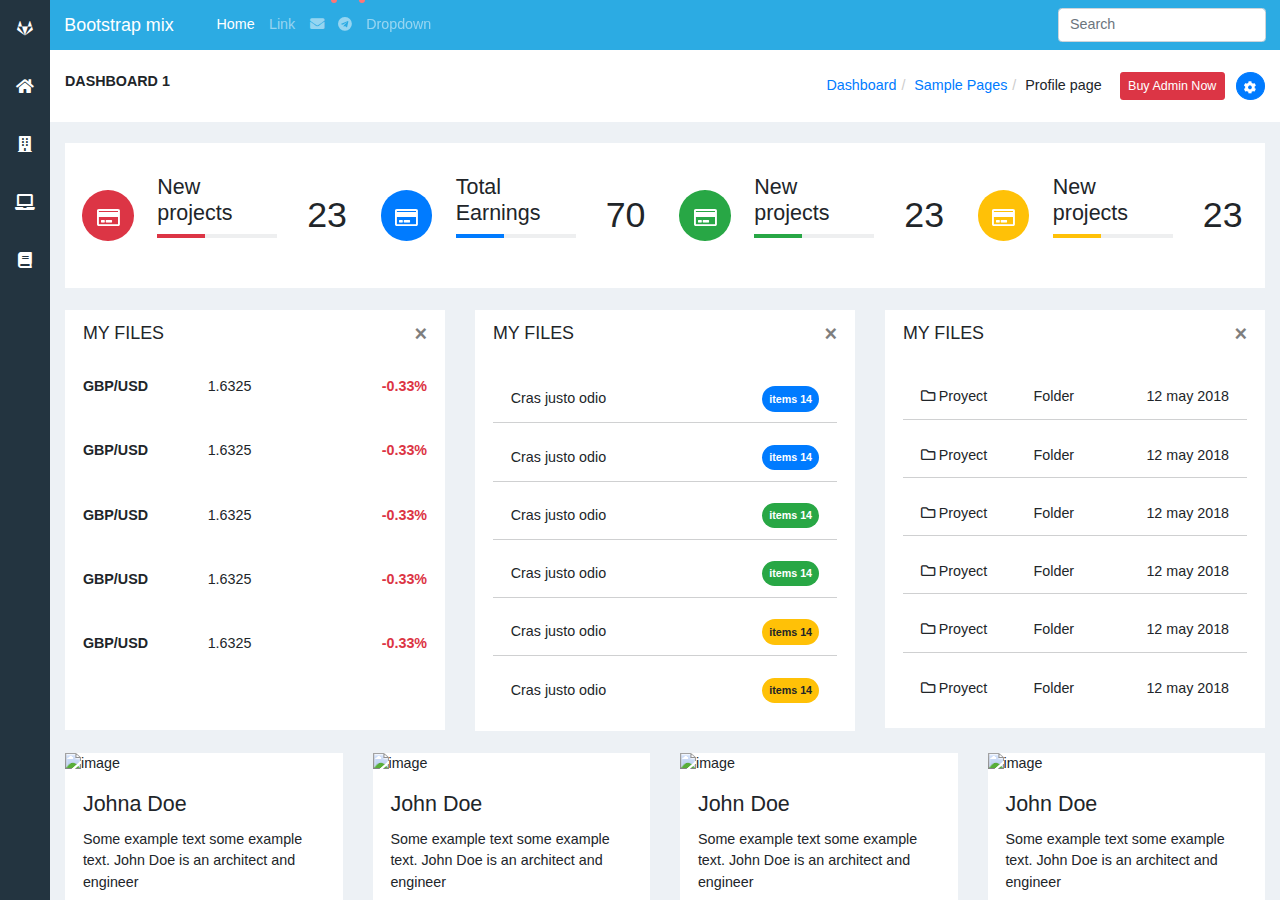
==== index.html @ 68b62044 "card" ====
<!DOCTYPE html>
<html>
<head>
	<title></title>

<!-- https://maxcdn.bootstrapcdn.com/bootstrap/4.0.0/css/bootstrap.min.css!-->
	<link rel="stylesheet" href="tools/bootstrap.min.css"  >
	<!-- https://use.fontawesome.com/releases/v5.3.1/css/all.css!-->
	<link rel="stylesheet" href="https://use.fontawesome.com/releases/v5.3.1/css/all.css" >
	<link rel="stylesheet" href='./bootstrap-mix.css'/>
	<link rel="stylesheet" href='./google-mix.css'/>

<!--
https://code.jquery.com/jquery-3.2.1.slim.min.js
https://cdnjs.cloudflare.com/ajax/libs/popper.js/1.12.9/umd/popper.min.js
https://maxcdn.bootstrapcdn.com/bootstrap/4.0.0/js/bootstrap.min.js
-->

	<script src="tools/jquery-3.2.1.slim.min.js" ></script>
	<script src="tools/popper.min.js" ></script>
	<script src="tools/bootstrap.min.js"></script>



</head>
<body class="skin-blues">
	<nav class="navbar navbar-expand-sm navbar-dark bg-blue  fixed-top navbar-mix">
      <a class="navbar-brand pr-4" href="#">Bootstrap mix</a>
      <button class="navbar-toggler" type="button" data-toggle="collapse" data-target="#navbarsExample03" aria-controls="navbarsExample03" aria-expanded="false" aria-label="Toggle navigation">
        <span class="navbar-toggler-icon"></span>
      </button>

      <div class="collapse navbar-collapse" id="navbarsExample03">
        <ul class="navbar-nav mr-auto">
          <li class="nav-item active">
            <a class="nav-link" href="#">Home <span class="sr-only">(current)</span></a>
          </li>
          <li class="nav-item">
            <a class="nav-link" href="#">Link</a>
          </li>

					<li class="nav-item dropdown open">
							<a class="nav-link dropdown-toggle waves-effect waves-light" id="dropdown05" data-toggle="dropdown" aria-haspopup="true" aria-expanded="false">
								<i class="fas fa-envelope"></i>
								<div class="notify"> <span class="heartbit"></span> <span class="point"></span> </div>
							</a>
							<ul class="dropdown-menu mailbox animated bounceInDown" aria-labelledby="dropdown05">
									<li>
											<div class="drop-title">You have 4 new messages</div>
									</li>
									<li>
											<div class="message-center text-size-min-5">
													<a href="#" class="text-inherit">
															<div class="user-img"> <img src="http://www.ampleadmin.wrappixel.com/ampleadmin-html/plugins/images/users/pawandeep.jpg" alt="user" class="img-circle"> <span class="profile-status online pull-right"></span> </div>
															<div class="mail-contnet">
																	<h5>Pavan kumar</h5> <span class="mail-desc">Just see the my admin!</span> <span class="time">9:30 AM</span> </div>
													</a>
													<a href="#" class="text-inherit">
															<div class="user-img"> <img src="http://www.ampleadmin.wrappixel.com/ampleadmin-html/plugins/images/users/sonu.jpg" alt="user" class="img-circle"> <span class="profile-status busy pull-right"></span> </div>
															<div class="mail-contnet">
																	<h5>Sonu Nigam</h5> <span class="mail-desc">I've sung a song! See you at</span> <span class="time">9:10 AM</span> </div>
													</a>
													<a href="#" class="text-inherit">
															<div class="user-img"> <img src="http://www.ampleadmin.wrappixel.com/ampleadmin-html/plugins/images/users/arijit.jpg" alt="user" class="img-circle"> <span class="profile-status away pull-right"></span> </div>
															<div class="mail-contnet">
																	<h5>Arijit Sinh</h5> <span class="mail-desc">I am a singer!</span> <span class="time">9:08 AM</span> </div>
													</a>
													<a href="#" class="text-inherit">
															<div class="user-img"> <img src="http://www.ampleadmin.wrappixel.com/ampleadmin-html/plugins/images/users/pawandeep.jpg" alt="user" class="img-circle"> <span class="profile-status offline pull-right"></span> </div>
															<div class="mail-contnet">
																	<h5>Pavan kumar</h5> <span class="mail-desc">Just see the my admin!</span> <span class="time">9:02 AM</span> </div>
													</a>
											</div>
									</li>
									<li>
											<a class="text-center" href="javascript:void(0);"> <strong>See all notifications</strong> <i class="fa fa-angle-right"></i> </a>
									</li>
							</ul>
							<!-- /.dropdown-messages -->
					</li>

					<li class="nav-item dropdown">
							<a class="nav-link dropdown-toggle waves-effect waves-light" data-toggle="dropdown" href="#">
								<i class="fab fa-telegram"></i>
									<div class="notify"><span class="heartbit"></span><span class="point"></span></div>
							</a>
							<ul class="dropdown-menu dropdown-tasks animated slideInUp">
									<li>
											<a href="#">
													<div>
															<p> <strong>Task 1</strong> <span class="pull-right text-muted">40% Complete</span> </p>
															<div class="progress progress-striped active">
																	<div class="progress-bar progress-bar-success" role="progressbar" aria-valuenow="40" aria-valuemin="0" aria-valuemax="100" style="width: 40%"> <span class="sr-only">40% Complete (success)</span> </div>
															</div>
													</div>
											</a>
									</li>
									<li class="divider"></li>
									<li>
											<a href="#">
													<div>
															<p> <strong>Task 2</strong> <span class="pull-right text-muted">20% Complete</span> </p>
															<div class="progress progress-striped active">
																	<div class="progress-bar progress-bar-info" role="progressbar" aria-valuenow="20" aria-valuemin="0" aria-valuemax="100" style="width: 20%"> <span class="sr-only">20% Complete</span> </div>
															</div>
													</div>
											</a>
									</li>
									<li class="divider"></li>
									<li>
											<a href="#">
													<div>
															<p> <strong>Task 3</strong> <span class="pull-right text-muted">60% Complete</span> </p>
															<div class="progress progress-striped active">
																	<div class="progress-bar progress-bar-warning" role="progressbar" aria-valuenow="60" aria-valuemin="0" aria-valuemax="100" style="width: 60%"> <span class="sr-only">60% Complete (warning)</span> </div>
															</div>
													</div>
											</a>
									</li>
									<li class="divider"></li>
									<li>
											<a href="#">
													<div>
															<p> <strong>Task 4</strong> <span class="pull-right text-muted">80% Complete</span> </p>
															<div class="progress progress-striped active">
																	<div class="progress-bar progress-bar-danger" role="progressbar" aria-valuenow="80" aria-valuemin="0" aria-valuemax="100" style="width: 80%"> <span class="sr-only">80% Complete (danger)</span> </div>
															</div>
													</div>
											</a>
									</li>
									<li class="divider"></li>
									<li>
											<a class="text-center" href="#"> <strong>See All Tasks</strong> <i class="fa fa-angle-right"></i> </a>
									</li>
							</ul>
					</li>

					<li class="nav-item dropdown">
            <a class="nav-link dropdown-toggle" href="https://example.com" id="dropdown05" data-toggle="dropdown" aria-haspopup="true" aria-expanded="false">Dropdown</a>
            <div class="dropdown-menu" aria-labelledby="dropdown05">
              <a class="dropdown-item" href="#">Action</a>
              <a class="dropdown-item" href="#">Another action</a>
              <a class="dropdown-item" href="#">Something else here</a>
            </div>
          </li>
        </ul>
        <form class="form-inline my-2 my-md-0">
          <input class="form-control" type="text" placeholder="Search">
        </form>
      </div>
    </nav>


	 <div class="navbar-left-2 ">
		 <nav class="nav flex-column  text-center">
			 <a class="nav-link " href="#"><i class="fab fa-gitlab"></i></a>
			 <a class="nav-link" href="#"><i class="fa  fa-home"></i></a>
			 <a class="nav-link" href="#"><i class="fa  fa-building"></i></a>
			 <a class="nav-link" href="#"><i class="fa  fa-laptop"></i></a>
			 <a class="nav-link" href="#"><i class="fa  fa-book"></i></a>
		 </nav>
	 </div>

<div class="container-fluid container-mix scroll scroll-1  container-top  ">

	<div class="row bg-card pt-3 pb-3">
		<div class="col">
			<div class="d-inline-block mr-2 pt-2 strong">DASHBOARD 1</div>
			<div class="float-right">
				<ol class="breadcrumb">
                            <li><a href="#">Dashboard</a></li>
                            <li><a href="#">Sample Pages</a></li>
                            <li class="active">Profile page</li>
                        </ol>
					<button  target="_blank" class="btn btn-danger btn-sm  mr-2">Buy Admin Now</button>
					<button class="btn btn-primary rounded-circle btn-sm" type="button" name="button"><i class=" fas fa-cog text-white "></i></button>
			</div>
		</div>

	</div>
	<div class="row pt-4">
			<div class="col-md-12">
				<div class="card">
					<div class="card-body">
						<div class="row">
							<div class="col-12 col-md-4 col-lg-3 p-3">
								<div class="row d-flex align-items-center justify-content-center">
									<div class="col-2 col-lg-3">
										<span class="circle circle-md text-white bg-danger rounded-circle p-3 text-size-max-7">
											<i class="far fa-credit-card" style="transform: translate3d(0,2px,0px);"></i>
										</span>
									</div>
									<div class="col-8 col-md-6">
										  <h4>New projects</h4>
										    <div class="progress progress-mix">
										      <div class="progress-bar bg-danger" role="progressbar" aria-valuenow="40" aria-valuemin="0" aria-valuemax="100" style="width: 40%">
										      <span class="sr-only">40% Complete (success)</span>
										     </div>
										    </div>

									</div>
									<div class="col-2 col-lg-3 text-size-max-17">
										23
									</div>
								</div>
							</div>
							<div class="col-12 col-md-4 col-lg-3 p-3">
								<div class="row d-flex align-items-center justify-content-center">
									<div class="col-2 col-lg-3">
										<span class="circle circle-md text-white bg-primary rounded-circle p-3 text-size-max-7">
											<i class="far fa-credit-card" style="transform: translate3d(0,2px,0px);"></i>
										</span>
									</div>
									<div class="col-8 col-md-6">
										  <h4>Total Earnings</h4>
										    <div class="progress progress-mix">
										      <div class="progress-bar bg-primary" role="progressbar" aria-valuenow="40" aria-valuemin="0" aria-valuemax="100" style="width: 40%">
										      <span class="sr-only">40% Complete (success)</span>
										     </div>
										    </div>

									</div>
									<div class="col-2 col-lg-3 text-size-max-17">
										70
									</div>
								</div>
							</div>
							<div class="col-12 col-md-4 col-lg-3 p-3">
								<div class="row d-flex align-items-center justify-content-center">
									<div class="col-2 col-lg-3">
										<span class="circle circle-md text-white bg-success rounded-circle p-3 text-size-max-7">
											<i class="far fa-credit-card" style="transform: translate3d(0,2px,0px);"></i>
										</span>
									</div>
									<div class="col-8 col-md-6">
										  <h4>New projects</h4>
										    <div class="progress progress-mix">
										      <div class="progress-bar bg-success" role="progressbar" aria-valuenow="40" aria-valuemin="0" aria-valuemax="100" style="width: 40%">
										      <span class="sr-only">40% Complete (success)</span>
										     </div>
										    </div>

									</div>
									<div class="col-2 col-lg-3 text-size-max-17">
										23
									</div>
								</div>
							</div>
							<div class="col-12 col-md-4 col-lg-3 p-3">
								<div class="row d-flex align-items-center justify-content-center">
									<div class="col-2 col-lg-3">
										<span class="circle circle-md text-white bg-warning rounded-circle p-3 text-size-max-7">
											<i class="far fa-credit-card" style="transform: translate3d(0,2px,0px);"></i>
										</span>
									</div>
									<div class="col-8 col-md-6">
										  <h4>New projects</h4>
										    <div class="progress progress-mix">
										      <div class="progress-bar bg-warning" role="progressbar" aria-valuenow="40" aria-valuemin="0" aria-valuemax="100" style="width: 40%">
										      <span class="sr-only">40% Complete (success)</span>
										     </div>
										    </div>

									</div>
									<div class="col-2 col-lg-3 text-size-max-17">
										23
									</div>
								</div>
							</div>
						</div>
					</div>
				</div>
			</div>
	</div>

	<div class="row pt-4">
		<div class="col-md-4">
			<div class="card">
				<div class="card-header">
					<span class="text-size-max-3">MY FILES</span>
					<div class="float-right pt-1">
						<button type="button" class="close close-icon" aria-label="Close">
							<span aria-hidden="true">&times;</span>
						</button>
					</div>
				</div>
				<div class="card-body">
					<div class="row pb-5 ">
						<div class="col strong  text-left">
							GBP/USD
						</div>
						<div class="col">
							1.6325
						</div>
						<div class="col text-danger strong text-right  ">
							-0.33%
						</div>
					</div>
					<div class="row pb-5 ">
						<div class="col strong  text-left">
							GBP/USD
						</div>
						<div class="col">
							1.6325
						</div>
						<div class="col text-danger strong text-right  ">
							-0.33%
						</div>
					</div>
					<div class="row pb-5 ">
						<div class="col strong  text-left">
							GBP/USD
						</div>
						<div class="col">
							1.6325
						</div>
						<div class="col text-danger strong text-right  ">
							-0.33%
						</div>
					</div>
					<div class="row pb-5 ">
						<div class="col strong  text-left">
							GBP/USD
						</div>
						<div class="col">
							1.6325
						</div>
						<div class="col text-danger strong text-right  ">
							-0.33%
						</div>
					</div>
					<div class="row pb-5 ">
						<div class="col strong  text-left">
							GBP/USD
						</div>
						<div class="col">
							1.6325
						</div>
						<div class="col text-danger strong text-right  ">
							-0.33%
						</div>
					</div>
					<div class="row pb-3 ">
					</div>
				</div>
			</div>
		</div>
		<div class="col-md-4">
			<div class="card">
				<div class="card-header">
					<span class="text-size-max-3">MY FILES</span>
					<div class="float-right pt-1">
						<button type="button" class="close close-icon" aria-label="Close">
							<span aria-hidden="true">&times;</span>
						</button>
					</div>
				</div>
				<div class="card-body">
						<div class="row">
							<div class="col-md-12 ">
								<ul class="list-group list-group-flush">
									<li class="list-group-item d-flex justify-content-between align-items-center ">
								    Cras justo odio
								    <span class="badge badge-primary badge-pill p-2">items 14</span>
								  </li>
									<li class="list-group-item d-flex justify-content-between align-items-center pt-4">
										Cras justo odio
										<span class="badge badge-primary badge-pill p-2">items 14</span>
									</li>
									<li class="list-group-item d-flex justify-content-between align-items-center pt-4">
										Cras justo odio
										<span class="badge badge-success badge-pill p-2">items 14</span>
									</li>
									<li class="list-group-item d-flex justify-content-between align-items-center pt-4">
										Cras justo odio
										<span class="badge badge-success badge-pill p-2">items 14</span>
									</li>
									<li class="list-group-item d-flex justify-content-between align-items-center pt-4">
										Cras justo odio
										<span class="badge badge-warning badge-pill p-2">items 14</span>
									</li>
									<li class="list-group-item d-flex justify-content-between align-items-center pt-4">
										Cras justo odio
										<span class="badge badge-warning badge-pill p-2">items 14</span>
									</li>
								</ul>
							</div>
						</div>
				</div>
			</div>
		</div>
		<div class="col-md-4">
			<div class="card">
				<div class="card-header">
					<span class="text-size-max-3">MY FILES</span>
					<div class="float-right pt-1">
						<button type="button" class="close close-icon" aria-label="Close">
						  <span aria-hidden="true">&times;</span>
						</button>
					</div>
				</div>
				<div class="card-body">
						<div class="row">
							<div class="col-md-12 ">
								<ul class="list-group list-group-flush">
								  <li class="list-group-item">
										<div class="row  ">
											<div class="col ">
												<i	class=" far fa-folder"></i> Proyect
											</div>
											<div class="col">
												Folder
											</div>
											<div class="col">
													12 may 2018
											</div>
										</div>
									</li>
									<li class="list-group-item">
										<div class="row  pt-3">
											<div class="col ">
												<i	class=" far fa-folder"></i> Proyect
											</div>
											<div class="col">
												Folder
											</div>
											<div class="col">
													12 may 2018
											</div>
										</div>
									</li>
									<li class="list-group-item">
										<div class="row  pt-3">
											<div class="col ">
												<i	class=" far fa-folder"></i> Proyect
											</div>
											<div class="col">
												Folder
											</div>
											<div class="col">
													12 may 2018
											</div>
										</div>
									</li>
									<li class="list-group-item">
										<div class="row  pt-3">
											<div class="col ">
												<i	class=" far fa-folder"></i> Proyect
											</div>
											<div class="col">
												Folder
											</div>
											<div class="col">
													12 may 2018
											</div>
										</div>
									</li>
									<li class="list-group-item">
										<div class="row  pt-3">
											<div class="col ">
												<i	class=" far fa-folder"></i> Proyect
											</div>
											<div class="col">
												Folder
											</div>
											<div class="col">
													12 may 2018
											</div>
										</div>
									</li>
									<li class="list-group-item">
										<div class="row  pt-3">
											<div class="col ">
												<i	class=" far fa-folder"></i> Proyect
											</div>
											<div class="col">
												Folder
											</div>
											<div class="col">
													12 may 2018
											</div>
										</div>
									</li>
								</ul>
							</div>
						</div>
				</div>
			</div>
		</div>
	</div>

	<div class="row pt-4">
		<div class="col-md-3">
			<div class="card" >
				<img class="card-img-top" src="http://www.ampleadmin.wrappixel.com/ampleadmin-html/plugins/images/users/genu.jpg" alt="image" style="width:100%">
				<div class="card-body">
					<h4 class="card-title">Johna Doe</h4>
					<p class="card-text">Some example text some example text. John Doe is an architect and engineer</p>
					<a href="javascript:void(0)" class="btn btn-primary">See Profile</a>
				</div>
			</div>
		</div>
		<div class="col-md-3">
			<div class="card" >
				<img class="card-img-top" src="http://www.ampleadmin.wrappixel.com/ampleadmin-html/plugins/images/users/genu.jpg" alt="image" style="width:100%">
				<div class="card-body">
					<h4 class="card-title">John Doe</h4>
					<p class="card-text">Some example text some example text. John Doe is an architect and engineer</p>
					<a href="javascript:void(0)" class="btn btn-primary">See Profile</a>
				</div>
			</div>
		</div>
		<div class="col-md-3">
			<div class="card" >
				<img class="card-img-top" src="http://www.ampleadmin.wrappixel.com/ampleadmin-html/plugins/images/users/genu.jpg" alt="image" style="width:100%">
				<div class="card-body">
					<h4 class="card-title">John Doe</h4>
					<p class="card-text">Some example text some example text. John Doe is an architect and engineer</p>
					<a href="javascript:void(0)" class="btn btn-primary">See Profile</a>
				</div>
			</div>
		</div>
		<div class="col-md-3">
			<div class="card" >
				<img class="card-img-top" src="http://www.ampleadmin.wrappixel.com/ampleadmin-html/plugins/images/users/genu.jpg" alt="image" style="width:100%">
				<div class="card-body">
					<h4 class="card-title">John Doe</h4>
					<p class="card-text">Some example text some example text. John Doe is an architect and engineer</p>
					<a href="javascript:void(0)" class="btn btn-primary">See Profile</a>
				</div>
			</div>
		</div>
	</div>
	<div class="row pt-4">
		<div class="col-md-8 ">
			<div class="bg-card mb-4 ">
				<div class="card-body">
						<div class="row text-center">
							<div class="col">
								<img src="http://www.ampleadmin.wrappixel.com/ampleadmin-html/plugins/images/users/genu.jpg"  class="img-circle">
							</div>
							<div class="col-lg-4 pt-5">
								<h3 class="">Richard Willians</h3>
								<span>List contact 20 02 2014</span>
							</div>
							<div class="col-lg-3 pt-5">
								<h3><i class="fas fa-exclamation"></i></h3>
								<span>Team suport</span>
							</div>
							<div class="col-lg-3 pt-5">
								<h3 class="text-warning">
									<i class="fas fa-star"></i>
									<i class="fas fa-star"></i>
									<i class="fas fa-star"></i>
									<i class="fas fa-star"></i>
								</h3>
								<span>Star contact</span>
							</div>
						</div>
				</div>
			</div>
			<div class="bg-card mb-4 bg-blue text-white">
				<div class="card-body">
						<div class="row text-center">
							<div class="col">
								<img src="http://www.ampleadmin.wrappixel.com/ampleadmin-html/plugins/images/users/genu.jpg"  class="img-circle">
							</div>
							<div class="col-lg-4 pt-5">
								<h3 class="">Richard Willians</h3>
								<span>List contact 20 02 2014</span>
							</div>
							<div class="col-lg-3 pt-5">
								<h3><i class="fas fa-exclamation"></i></h3>
								<span>Team suport</span>
							</div>
							<div class="col-lg-3 pt-5">
								<h3 class="text-warning">
									<i class="fas fa-star"></i>
									<i class="fas fa-star"></i>
									<i class="fas fa-star"></i>
									<i class="fas fa-star"></i>
								</h3>
								<span>Star contact</span>
							</div>
						</div>
				</div>
			</div>
			<div class="bg-card mb-4  ">
				<div class="card-body">
						<div class="row text-center">
							<div class="col">
								<img src="http://www.ampleadmin.wrappixel.com/ampleadmin-html/plugins/images/users/genu.jpg"  class="img-circle">
							</div>
							<div class="col-lg-4 pt-5">
								<h3 class="">Richard Willians</h3>
								<span>List contact 20 02 2014</span>
							</div>
							<div class="col-lg-3 pt-5">
								<h3><i class="fas fa-exclamation"></i></h3>
								<span>Team suport</span>
							</div>
							<div class="col-lg-3 pt-5">
								<h3 class="text-warn">
									<i class="fas fa-star"></i>
									<i class="fas fa-star"></i>
									<i class="fas fa-star"></i>
									<i class="fas fa-star"></i>
								</h3>
								<span>Star contact</span>
							</div>
						</div>
				</div>
			</div>
		</div>
		<div class="col-md-4">
			<div class="bg-card mb-4  ">
				<div class="card-body">
						<div class="row text-center">
							<div class="col">
								<img src="http://www.ampleadmin.wrappixel.com/ampleadmin-html/plugins/images/users/genu.jpg"  class="img-circle">
							</div>
							<div class="col-lg-4 pt-5">
								<h3 class="">Richard Willians</h3>
								<span>List contact 20 02 2014</span>
							</div>
							<div class="col-lg-3 pt-5">
								<h3><i class="fas fa-exclamation"></i></h3>
								<span>Team suport</span>
							</div>
							<div class="col-lg-3 pt-5">
								<h3 class="text-warning">
									<i class="fas fa-star"></i>
									<i class="fas fa-star"></i>
									<i class="fas fa-star"></i>
									<i class="fas fa-star"></i>
								</h3>
								<span>Star contact</span>
							</div>
						</div>
				</div>
			</div>
		</div>
	</div>

	<div class="row">
		<div class="col-md-12">
			<div class="bg-card callout callout-primary mb-2 ">
				<div class="card-body">
						data manager
						<div class="float-right">
							<i class="fas fa-bars link"></i>
						</div>
				</div>
			</div>
			<div class="bg-card  callout callout-blue mb-2 ">
				<div class="card-body">
						data manager
						<div class="float-right">
							<i class="fas fa-bars link"></i>
						</div>
				</div>
			</div>
			<div class="bg-card callout callout-primary mb-4 ">
				<div class="card-body">
						data manager
						<div class="float-right">
							<i class="fas fa-bars link"></i>
						</div>
				</div>
			</div>
		</div>
	</div>

</div>



	<script type="text/javascript">
	$( document ).ready(function() {
		$('.close-icon').on('click',function() {
			$(this).closest('.card').hide(1500);
		})
	});

	</script>
</body>
</html>
---- google-mix.css ----
.group 			  { 
  position:relative; 
  margin-bottom:45px; 
}
input 				{
  font-size:18px;
  padding:10px 10px 10px 5px;
  display:block;
  width: 100%;
  border:none;
  border-bottom:1px solid #757575;
  background: inherit;
  color: inherit;
}
input:focus 		{ outline:none; }

/* LABEL ======================================= */
label 				 {
  color:#999; 
  font-size:18px;
  font-weight:normal;
  position:absolute;
  pointer-events:none;
  left:5px;
  top:10px;
  transition:0.2s ease all; 
  -moz-transition:0.2s ease all; 
  -webkit-transition:0.2s ease all;
}

/* active state */
input:focus ~ label, input:valid ~ label 		{
  top:-20px;
  font-size:14px;
  /*color:#5264AE;*/
}

/* BOTTOM BARS ================================= */
.bar 	{ position:relative; display:block; }
.bar:before, .bar:after 	{
  content:'';
  height:2px; 
  width:0;
  bottom:1px; 
  position:absolute;
  background:white; 
  transition:0.2s ease all; 
  -moz-transition:0.2s ease all; 
  -webkit-transition:0.2s ease all;
}
.bar:before {
  left:50%;
}
.bar:after {
  right:50%; 
}

/* active state */
input:focus ~ .bar:before, input:focus ~ .bar:after {
  width:50%;
}

/* HIGHLIGHTER ================================== */
.highlight {
  position:absolute;
  height:60%; 
  width:100px; 
  top:25%; 
  left:0;
  pointer-events:none;
  opacity:0.5;
}

/* active state */
input:focus ~ .highlight {
  -webkit-animation:inputHighlighter 0.3s ease;
  -moz-animation:inputHighlighter 0.3s ease;
  animation:inputHighlighter 0.3s ease;
}

/* ANIMATIONS ================ */
@-webkit-keyframes inputHighlighter {
	from { background:#5264AE; }
  to 	{ width:0; background:transparent; }
}
@-moz-keyframes inputHighlighter {
	from { background:#5264AE; }
  to 	{ width:0; background:transparent; }
}
@keyframes inputHighlighter {
	from { background:#5264AE; }
  to 	{ width:0; background:transparent; }
}
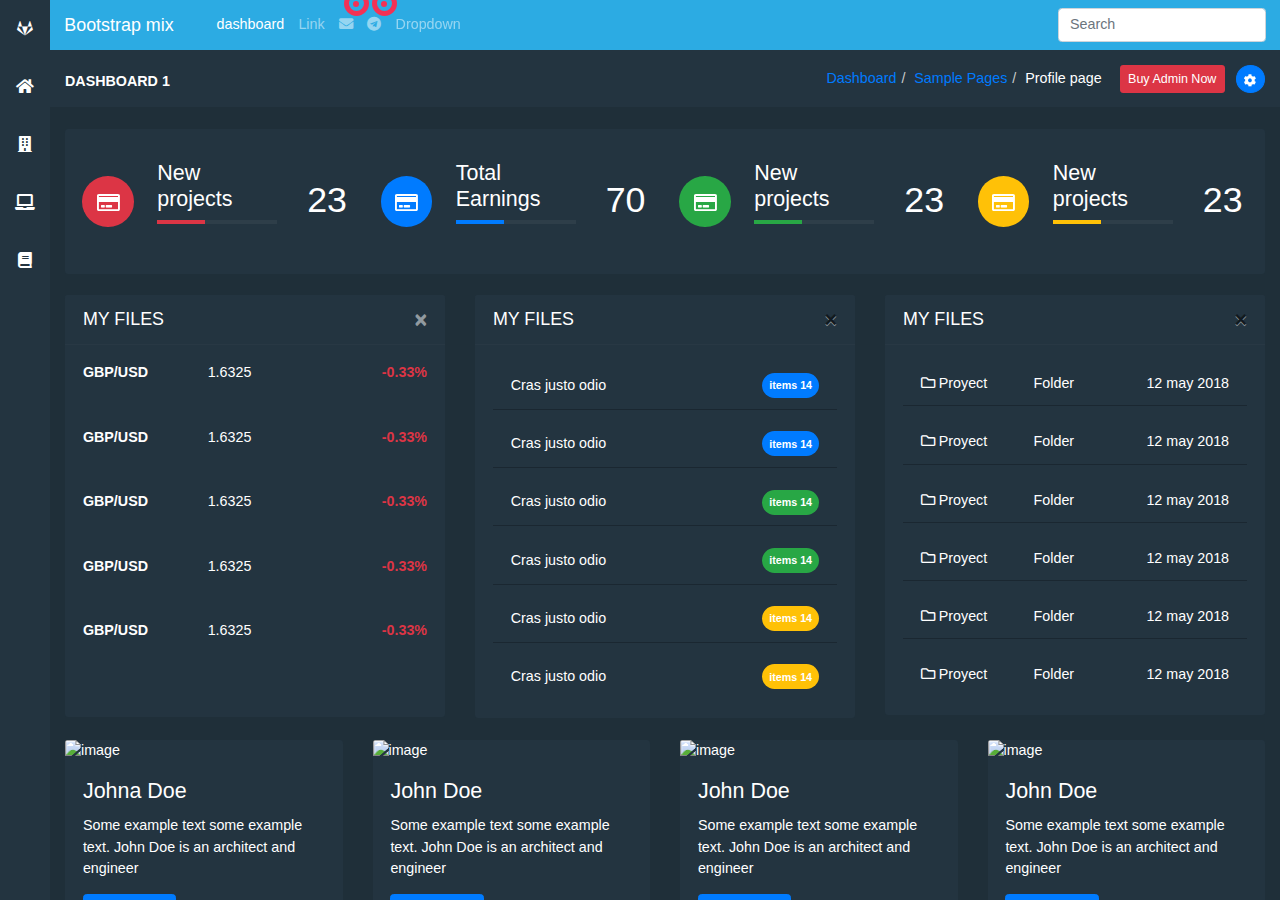
==== commit 1e2df0c6: "navbar-top" ====
--- a/index.html
+++ b/index.html
@@ -23,23 +23,22 @@
 
 
 </head>
-<body class="skin-blues">
-	<nav class="navbar navbar-expand-sm navbar-dark bg-blue  fixed-top navbar-mix">
+<body class="skin-blue">
+	<section class="navbar navbar-expand-sm navbar-dark bg-blue  fixed-top navbar-mix">
       <a class="navbar-brand pr-4" href="#">Bootstrap mix</a>
       <button class="navbar-toggler" type="button" data-toggle="collapse" data-target="#navbarsExample03" aria-controls="navbarsExample03" aria-expanded="false" aria-label="Toggle navigation">
         <span class="navbar-toggler-icon"></span>
       </button>
-
       <div class="collapse navbar-collapse" id="navbarsExample03">
         <ul class="navbar-nav mr-auto">
           <li class="nav-item active">
-            <a class="nav-link" href="#">Home <span class="sr-only">(current)</span></a>
+            <a class="nav-link" href="/dashboard/index.html">dashboard <span class="sr-only">(current)</span></a>
           </li>
           <li class="nav-item">
             <a class="nav-link" href="#">Link</a>
           </li>
 
-					<li class="nav-item dropdown open">
+					<li class="nav-item dropdown mix">
 							<a class="nav-link dropdown-toggle waves-effect waves-light" id="dropdown05" data-toggle="dropdown" aria-haspopup="true" aria-expanded="false">
 								<i class="fas fa-envelope"></i>
 								<div class="notify"> <span class="heartbit"></span> <span class="point"></span> </div>
@@ -49,7 +48,7 @@
 											<div class="drop-title">You have 4 new messages</div>
 									</li>
 									<li>
-											<div class="message-center text-size-min-5">
+											<div class="message-center text-min-5">
 													<a href="#" class="text-inherit">
 															<div class="user-img"> <img src="http://www.ampleadmin.wrappixel.com/ampleadmin-html/plugins/images/users/pawandeep.jpg" alt="user" class="img-circle"> <span class="profile-status online pull-right"></span> </div>
 															<div class="mail-contnet">
@@ -73,13 +72,13 @@
 											</div>
 									</li>
 									<li>
-											<a class="text-center" href="javascript:void(0);"> <strong>See all notifications</strong> <i class="fa fa-angle-right"></i> </a>
+											<a class="text-center text-inherit" href="javascript:void(0);"> <strong>See all notifications</strong> <i class="fa fa-angle-right"></i> </a>
 									</li>
 							</ul>
 							<!-- /.dropdown-messages -->
 					</li>
 
-					<li class="nav-item dropdown">
+					<li class="nav-item dropdown mix">
 							<a class="nav-link dropdown-toggle waves-effect waves-light" data-toggle="dropdown" href="#">
 								<i class="fab fa-telegram"></i>
 									<div class="notify"><span class="heartbit"></span><span class="point"></span></div>
@@ -135,7 +134,7 @@
 							</ul>
 					</li>
 
-					<li class="nav-item dropdown">
+					<li class="nav-item dropdown mix">
             <a class="nav-link dropdown-toggle" href="https://example.com" id="dropdown05" data-toggle="dropdown" aria-haspopup="true" aria-expanded="false">Dropdown</a>
             <div class="dropdown-menu" aria-labelledby="dropdown05">
               <a class="dropdown-item" href="#">Action</a>
@@ -148,10 +147,10 @@
           <input class="form-control" type="text" placeholder="Search">
         </form>
       </div>
-    </nav>
-
-
-	 <div class="navbar-left-2 ">
+  </section>
+
+
+	 <section class="navbar-left-2 ">
 		 <nav class="nav flex-column  text-center">
 			 <a class="nav-link " href="#"><i class="fab fa-gitlab"></i></a>
 			 <a class="nav-link" href="#"><i class="fa  fa-home"></i></a>
@@ -159,19 +158,20 @@
 			 <a class="nav-link" href="#"><i class="fa  fa-laptop"></i></a>
 			 <a class="nav-link" href="#"><i class="fa  fa-book"></i></a>
 		 </nav>
-	 </div>
-
-<div class="container-fluid container-mix scroll scroll-1  container-top  ">
-
-	<div class="row bg-card pt-3 pb-3">
+	 </section>
+
+ <section class="container-fluid container-mix scroll scroll-1  container-top  ">
+
+	<div class="row bg-card pt-2 pb-2">
 		<div class="col">
-			<div class="d-inline-block mr-2 pt-2 strong">DASHBOARD 1</div>
+			<div class="d-inline-block mr-2 pt-3 strong">DASHBOARD 1</div>
 			<div class="float-right">
-				<ol class="breadcrumb">
-                            <li><a href="#">Dashboard</a></li>
-                            <li><a href="#">Sample Pages</a></li>
-                            <li class="active">Profile page</li>
-                        </ol>
+				<ol class="breadcrumb" >
+            <li><a href="#">Dashboard</a></li>
+            <li><a href="#">Sample Pages</a></li>
+            <li class="active">Profile page</li>
+        </ol>
+
 					<button  target="_blank" class="btn btn-danger btn-sm  mr-2">Buy Admin Now</button>
 					<button class="btn btn-primary rounded-circle btn-sm" type="button" name="button"><i class=" fas fa-cog text-white "></i></button>
 			</div>
@@ -183,10 +183,10 @@
 				<div class="card">
 					<div class="card-body">
 						<div class="row">
-							<div class="col-12 col-md-4 col-lg-3 p-3">
+							<div class="col-12 col-md-6 col-lg-3 p-3">
 								<div class="row d-flex align-items-center justify-content-center">
 									<div class="col-2 col-lg-3">
-										<span class="circle circle-md text-white bg-danger rounded-circle p-3 text-size-max-7">
+										<span class="circle circle-md text-white bg-danger rounded-circle p-3 text-max-7">
 											<i class="far fa-credit-card" style="transform: translate3d(0,2px,0px);"></i>
 										</span>
 									</div>
@@ -199,15 +199,15 @@
 										    </div>
 
 									</div>
-									<div class="col-2 col-lg-3 text-size-max-17">
+									<div class="col-2 col-lg-3 text-max-17">
 										23
 									</div>
 								</div>
 							</div>
-							<div class="col-12 col-md-4 col-lg-3 p-3">
+							<div class="col-12 col-md-6 col-lg-3 p-3">
 								<div class="row d-flex align-items-center justify-content-center">
 									<div class="col-2 col-lg-3">
-										<span class="circle circle-md text-white bg-primary rounded-circle p-3 text-size-max-7">
+										<span class="circle circle-md text-white bg-primary rounded-circle p-3 text-max-7">
 											<i class="far fa-credit-card" style="transform: translate3d(0,2px,0px);"></i>
 										</span>
 									</div>
@@ -220,15 +220,15 @@
 										    </div>
 
 									</div>
-									<div class="col-2 col-lg-3 text-size-max-17">
+									<div class="col-2 col-lg-3 text-max-17">
 										70
 									</div>
 								</div>
 							</div>
-							<div class="col-12 col-md-4 col-lg-3 p-3">
+							<div class="col-12 col-md-6 col-lg-3 p-3">
 								<div class="row d-flex align-items-center justify-content-center">
 									<div class="col-2 col-lg-3">
-										<span class="circle circle-md text-white bg-success rounded-circle p-3 text-size-max-7">
+										<span class="circle circle-md text-white bg-success rounded-circle p-3 text-max-7">
 											<i class="far fa-credit-card" style="transform: translate3d(0,2px,0px);"></i>
 										</span>
 									</div>
@@ -241,15 +241,15 @@
 										    </div>
 
 									</div>
-									<div class="col-2 col-lg-3 text-size-max-17">
+									<div class="col-2 col-lg-3 text-max-17">
 										23
 									</div>
 								</div>
 							</div>
-							<div class="col-12 col-md-4 col-lg-3 p-3">
+							<div class="col-12 col-md-6 col-lg-3 p-3">
 								<div class="row d-flex align-items-center justify-content-center">
 									<div class="col-2 col-lg-3">
-										<span class="circle circle-md text-white bg-warning rounded-circle p-3 text-size-max-7">
+										<span class="circle circle-md text-white bg-warning rounded-circle p-3 text-max-7">
 											<i class="far fa-credit-card" style="transform: translate3d(0,2px,0px);"></i>
 										</span>
 									</div>
@@ -262,7 +262,7 @@
 										    </div>
 
 									</div>
-									<div class="col-2 col-lg-3 text-size-max-17">
+									<div class="col-2 col-lg-3 text-max-17">
 										23
 									</div>
 								</div>
@@ -277,9 +277,9 @@
 		<div class="col-md-4">
 			<div class="card">
 				<div class="card-header">
-					<span class="text-size-max-3">MY FILES</span>
+					<span class="text-max-3">MY FILES</span>
 					<div class="float-right pt-1">
-						<button type="button" class="close close-icon" aria-label="Close">
+						<button type="button" class="close close-icon text-inherit" aria-label="Close">
 							<span aria-hidden="true">&times;</span>
 						</button>
 					</div>
@@ -348,7 +348,7 @@
 		<div class="col-md-4">
 			<div class="card">
 				<div class="card-header">
-					<span class="text-size-max-3">MY FILES</span>
+					<span class="text-max-3">MY FILES</span>
 					<div class="float-right pt-1">
 						<button type="button" class="close close-icon" aria-label="Close">
 							<span aria-hidden="true">&times;</span>
@@ -392,7 +392,7 @@
 		<div class="col-md-4">
 			<div class="card">
 				<div class="card-header">
-					<span class="text-size-max-3">MY FILES</span>
+					<span class="text-max-3">MY FILES</span>
 					<div class="float-right pt-1">
 						<button type="button" class="close close-icon" aria-label="Close">
 						  <span aria-hidden="true">&times;</span>
@@ -536,10 +536,10 @@
 			<div class="bg-card mb-4 ">
 				<div class="card-body">
 						<div class="row text-center">
-							<div class="col">
+							<div class="col-lg-3">
 								<img src="http://www.ampleadmin.wrappixel.com/ampleadmin-html/plugins/images/users/genu.jpg"  class="img-circle">
 							</div>
-							<div class="col-lg-4 pt-5">
+							<div class="col-lg-3 pt-5">
 								<h3 class="">Richard Willians</h3>
 								<span>List contact 20 02 2014</span>
 							</div>
@@ -562,10 +562,10 @@
 			<div class="bg-card mb-4 bg-blue text-white">
 				<div class="card-body">
 						<div class="row text-center">
-							<div class="col">
+							<div class="col-lg-3">
 								<img src="http://www.ampleadmin.wrappixel.com/ampleadmin-html/plugins/images/users/genu.jpg"  class="img-circle">
 							</div>
-							<div class="col-lg-4 pt-5">
+							<div class="col-lg-3 pt-5">
 								<h3 class="">Richard Willians</h3>
 								<span>List contact 20 02 2014</span>
 							</div>
@@ -585,13 +585,13 @@
 						</div>
 				</div>
 			</div>
-			<div class="bg-card mb-4  ">
+			<div class="bg-card   ">
 				<div class="card-body">
 						<div class="row text-center">
-							<div class="col">
+							<div class="col-lg-3">
 								<img src="http://www.ampleadmin.wrappixel.com/ampleadmin-html/plugins/images/users/genu.jpg"  class="img-circle">
 							</div>
-							<div class="col-lg-4 pt-5">
+							<div class="col-lg-3 pt-5">
 								<h3 class="">Richard Willians</h3>
 								<span>List contact 20 02 2014</span>
 							</div>
@@ -613,67 +613,713 @@
 			</div>
 		</div>
 		<div class="col-md-4">
-			<div class="bg-card mb-4  ">
-				<div class="card-body">
-						<div class="row text-center">
-							<div class="col">
-								<img src="http://www.ampleadmin.wrappixel.com/ampleadmin-html/plugins/images/users/genu.jpg"  class="img-circle">
-							</div>
-							<div class="col-lg-4 pt-5">
-								<h3 class="">Richard Willians</h3>
-								<span>List contact 20 02 2014</span>
-							</div>
-							<div class="col-lg-3 pt-5">
-								<h3><i class="fas fa-exclamation"></i></h3>
-								<span>Team suport</span>
-							</div>
-							<div class="col-lg-3 pt-5">
-								<h3 class="text-warning">
-									<i class="fas fa-star"></i>
-									<i class="fas fa-star"></i>
-									<i class="fas fa-star"></i>
-									<i class="fas fa-star"></i>
-								</h3>
-								<span>Star contact</span>
-							</div>
-						</div>
-				</div>
+			<div class="card">
+				<div class="card-body">
+						<div class="row">
+								<div class="col-8">
+									<h4 class="">Total Earnings</h4>
+										<h2 class="pb-0 text-max-15">$580.50</h2>
+									</div>
+									<div class="col-4">
+											<select class="form-control">
+												<option>DEC</option>
+												<option>JAN</option>
+												<option>FEB</option>
+											</select>
+										</div>
+							</div>
+
+				</div>
+				<div class="card-footer bg-extralight">
+					<ul class="list-group  border-none">
+							<li class="list-group-item pt-4 pb-4">
+									<div class="row">
+											<div class="col-lg-3	"><img src="http://www.ampleadmin.wrappixel.com/ampleadmin-html/plugins/images/users/4.jpg" alt="varun" width="60" class="img-circle"></div>
+											<div class="col">
+													<h3>Andrew Simon</h3><span class="text-muted">10-11-2016</span></div>
+											<div class="col-lg-2 text-max-15 text-blue mt-2">$<span class="counter">46</span></div>
+									</div>
+							</li>
+							<li class="list-group-item pt-4 pb-4">
+									<div class="row">
+											<div class="col-lg-3"><img src="http://www.ampleadmin.wrappixel.com/ampleadmin-html/plugins/images/users/3.jpg" alt="varun" width="60" class="img-circle"></div>
+											<div class="col">
+													<h3>Daniel Kristeen</h3><span class="text-muted">10-11-2016</span></div>
+											<div class="col-lg-2 text-max-15 text-blue mt-2 ">$<span class="counter">55</span></div>
+									</div>
+							</li>
+							<li class="list-group-item pt-4 pb-4">
+									<div class="row">
+											<div class="col-lg-3"><img src="http://www.ampleadmin.wrappixel.com/ampleadmin-html/plugins/images/users/sonu.jpg" alt="varun" width="60" class="img-circle"></div>
+											<div class="col">
+													<h3>Chris gyle</h3><span class="text-muted">10-11-2016</span></div>
+											<div class="col-lg-2 text-max-15 text-blue mt-2 ">$<span class="counter">66</span></div>
+									</div>
+							</li>
+							<li class="center list-group-item  pt-4 pb-3">
+									<a class="btn btn-rounded btn-info btn-block p-10 text-white">Withdrow money</a>
+							</li>
+					</ul>
+        </div>
 			</div>
 		</div>
 	</div>
 
+	<div class="row pt-4">
+		<div class="col-md-4">
+			<div class="card">
+				<div class="card-header">
+					<div class="row">
+						<div class="col-md-3 mt-5 pl-5">
+							<span class="rounded-circle bg-danger p-4 text-max-7 text-white mt-4 display-inline-box"> <i class="fas fa-dove"></i> </span>
+						</div>
+						<div class="col-md-9 mt-4">
+							<span class="pt-4">Task progress ( this week )</span>
+							<div class="dropdown mix d-inline  float-right ">
+								<button class="btn dropdown-toggle btn-inherit" type="button" id="dropdownMenu2" data-toggle="dropdown" aria-haspopup="true" aria-expanded="false">
+									<i class=" fas fa-ellipsis-h"></i>
+								</button>
+								<div class="dropdown-menu " aria-labelledby="dropdownMenu2">
+									<button class="dropdown-item" type="button">Action</button>
+									<button class="dropdown-item" type="button">Another action</button>
+									<button class="dropdown-item" type="button">Something else here</button>
+								</div>
+							</div>
+
+							<div class="progress progress-mix mt-5">
+											<div class="progress-bar bg-primary" role="progressbar" aria-valuenow="40" aria-valuemin="0" aria-valuemax="100" style="width: 40%">
+												<span class="sr-only">40% Complete (success)</span>
+											</div>
+							</div>
+						</div>
+					</div>
+				</div>
+				<div class="card-body">
+					<div class="row">
+						<div class="col-lg-12 pt-4  strong text-max-4">
+							Kreative studio
+						</div>
+						<div class="col-lg-12 pt-4 pb-4 text-justify">
+							Lorem ipsum dolor sit amet, consectetur adipisicing elit, sed do eiusmod tempor incididunt
+							ut labore et dolore magna aliqua. Ut enim ad minim veniam, quis nostrud exercitation ullamco
+							laboris nisi ut aliquip ex ea commodo consequat. Duis aute irure dolor in reprehenderit in
+							voluptate velit esse cillum dolore eu fugiat nulla pariatur. Excepteur sint occaecat cupidatat .
+						</div>
+						<div class="col-md-12 text-center pt-4 pb-4">
+							<span class="badge badge-success badge-pill m-2 mix">Desing Team</span>
+							<span class="badge badge-light badge-pill m-2 mix">Front end Team</span>
+							<span class="badge badge-light badge-pill m-2 mix">Development Team</span>
+						</div>
+					</div>
+				</div>
+				<div class="card-footer">
+							<div class="row ">
+								<div class="col-md-12 pt-3 pb-3">
+									<div class="custom-control custom-checkbox mr-sm-2">
+										<input type="checkbox" class="custom-control-input" id="customControlAutosizing">
+										<label class="custom-control-label" for="customControlAutosizing">Remember my preference</label>
+									</div>
+								</div>
+							</div>
+						<div>
+					</div>
+				</div>
+			</div>
+		</div>
+		<div class="col-md-4">
+			<div class="card">
+				<div class="card-header">
+					<div class="row">
+						<div class="col-md-3 mt-5 pl-5">
+							<span class="rounded-circle bg-danger p-4 text-max-7 text-white mt-4 display-inline-box"> <i class="fas fa-dove"></i> </span>
+						</div>
+						<div class="col-md-9 mt-4">
+							<span class="pt-4">Task progress ( this week )</span>
+							<div class="dropdown mix d-inline  float-right ">
+								<button class="btn dropdown-toggle btn-inherit" type="button" id="dropdownMenu2" data-toggle="dropdown" aria-haspopup="true" aria-expanded="false">
+									<i class=" fas fa-ellipsis-h"></i>
+								</button>
+								<div class="dropdown-menu " aria-labelledby="dropdownMenu2">
+									<button class="dropdown-item" type="button">Action</button>
+									<button class="dropdown-item" type="button">Another action</button>
+									<button class="dropdown-item" type="button">Something else here</button>
+								</div>
+							</div>
+
+							<div class="progress progress-mix mt-5">
+											<div class="progress-bar bg-primary" role="progressbar" aria-valuenow="40" aria-valuemin="0" aria-valuemax="100" style="width: 40%">
+												<span class="sr-only">40% Complete (success)</span>
+											</div>
+							</div>
+						</div>
+					</div>
+				</div>
+				<div class="card-body">
+					<div class="row">
+						<div class="col-lg-12 pt-4  strong text-max-4">
+							Kreative studio
+						</div>
+						<div class="col-lg-12 pt-4 pb-4 text-justify">
+							Lorem ipsum dolor sit amet, consectetur adipisicing elit, sed do eiusmod tempor incididunt
+							ut labore et dolore magna aliqua. Ut enim ad minim veniam, quis nostrud exercitation ullamco
+							laboris nisi ut aliquip ex ea commodo consequat. Duis aute irure dolor in reprehenderit in
+							voluptate velit esse cillum dolore eu fugiat nulla pariatur. Excepteur sint occaecat cupidatat .
+						</div>
+						<div class="col-md-12 text-center pt-4 pb-4">
+							<span class="badge badge-success badge-pill m-2 mix">Desing Team</span>
+							<span class="badge badge-light badge-pill m-2 mix">Front end Team</span>
+							<span class="badge badge-light badge-pill m-2 mix">Development Team</span>
+						</div>
+					</div>
+				</div>
+				<div class="card-footer">
+							<div class="row ">
+								<div class="col-md-12 pt-3 pb-3">
+									<div class="custom-control custom-checkbox mr-sm-2">
+										<input type="checkbox" class="custom-control-input" id="customControlAutosizing">
+										<label class="custom-control-label" for="customControlAutosizing">Remember my preference</label>
+									</div>
+								</div>
+							</div>
+						<div>
+					</div>
+				</div>
+			</div>
+		</div>
+		<div class="col-md-4">
+			<div class="card">
+				<div class="card-header">
+					<div class="row">
+						<div class="col-md-3 mt-5 pl-5">
+							<span class="rounded-circle bg-danger p-4 text-max-7 text-white mt-4 display-inline-box"> <i class="fas fa-dove"></i> </span>
+						</div>
+						<div class="col-md-9 mt-4">
+							<span class="pt-4">Task progress ( this week )</span>
+							<div class="dropdown mix d-inline float-right ">
+								<button class="btn dropdown-toggle btn-inherit" type="button" id="dropdownMenu2" data-toggle="dropdown" aria-haspopup="true" aria-expanded="false">
+									<i class=" fas fa-ellipsis-h"></i>
+								</button>
+								<div class="dropdown-menu " aria-labelledby="dropdownMenu2">
+									<button class="dropdown-item" type="button">Action</button>
+									<button class="dropdown-item" type="button">Another action</button>
+									<button class="dropdown-item" type="button">Something else here</button>
+								</div>
+							</div>
+
+							<div class="progress progress-mix mt-5">
+											<div class="progress-bar bg-primary" role="progressbar" aria-valuenow="40" aria-valuemin="0" aria-valuemax="100" style="width: 40%">
+												<span class="sr-only">40% Complete (success)</span>
+											</div>
+							</div>
+						</div>
+					</div>
+				</div>
+				<div class="card-body">
+					<div class="row">
+						<div class="col-lg-12 pt-4  strong text-max-4">
+							Kreative studio
+						</div>
+						<div class="col-lg-12 pt-4 pb-4 text-justify">
+							Lorem ipsum dolor sit amet, consectetur adipisicing elit, sed do eiusmod tempor incididunt
+							ut labore et dolore magna aliqua. Ut enim ad minim veniam, quis nostrud exercitation ullamco
+							laboris nisi ut aliquip ex ea commodo consequat. Duis aute irure dolor in reprehenderit in
+							voluptate velit esse cillum dolore eu fugiat nulla pariatur. Excepteur sint occaecat cupidatat .
+						</div>
+						<div class="col-md-12 text-center pt-4 pb-4">
+							<span class="badge badge-warning badge-pill m-2 mix">Desing Team</span>
+							<span class="badge badge-info badge-pill m-2 mix">Front end Team</span>
+							<span class="badge badge-warning badge-pill m-2 mix ">Development Team</span>
+						</div>
+					</div>
+				</div>
+				<div class="card-footer">
+							<div class="row ">
+								<div class="col-md-12 pt-3 pb-3">
+									<div class="custom-control custom-checkbox mr-sm-2">
+										<input type="checkbox" class="custom-control-input" id="customControlAutosizing">
+										<label class="custom-control-label" for="customControlAutosizing">Remember my preference</label>
+									</div>
+								</div>
+							</div>
+						<div>
+					</div>
+				</div>
+			</div>
+		</div>
+	</div>
+
+	<div class="row py-5 text-max-6">
+		<div class="col-lg-12 ">
+			<span class="badge badge-success badge-pill px-4 mix">AA UI</span>
+			<span class="badge badge-success badge-pill px-4 mix">PRODUCT <i class="pl-2 fas fa-times"></i> </span>
+			<span class="badge badge-success badge-pill px-4 mix">DESING <i class="pl-2 fas fa-times"></i></span>
+			<span class="badge badge-pill px-4 mix btn-inherit">CLEAR FILTER </span>
+			<div class="float-right">
+				<div class="btn-group">
+					<div class="dropdown ">
+						<button class="btn btn-inherit d-inline-block dropdown-toggle " type="button" id="dropdownMenuButton" data-toggle="dropdown" aria-haspopup="true" aria-expanded="false">
+							Short Proyect
+						</button>
+						<div class="dropdown-menu" aria-labelledby="dropdownMenuButton">
+							<a class="dropdown-item" href="#">Action</a>
+							<a class="dropdown-item" href="#">Another action</a>
+							<a class="dropdown-item" href="#">Something else here</a>
+						</div>
+					</div>
+				</div>
+				<span class="badge badge-pill pr-2 mix btn-inherit"><i class="fas fa-bars text-max-12"></i></span>
+				<span class="badge badge-pill pr-2 mix btn-inherit "><i class="fas fa-th text-max-12 text-success"></i></span>
+
+			</div>
+		</div>
+	</div>
+
 	<div class="row">
-		<div class="col-md-12">
-			<div class="bg-card callout callout-primary mb-2 ">
-				<div class="card-body">
-						data manager
-						<div class="float-right">
-							<i class="fas fa-bars link"></i>
-						</div>
-				</div>
-			</div>
-			<div class="bg-card  callout callout-blue mb-2 ">
-				<div class="card-body">
-						data manager
-						<div class="float-right">
-							<i class="fas fa-bars link"></i>
-						</div>
-				</div>
-			</div>
-			<div class="bg-card callout callout-primary mb-4 ">
-				<div class="card-body">
-						data manager
-						<div class="float-right">
-							<i class="fas fa-bars link"></i>
-						</div>
-				</div>
-			</div>
-		</div>
-	</div>
-
-</div>
-
-
+		<div class="col-12 col-md-6 col-lg-3 pt-4">
+			<div class="card">
+				<div class="card-body">
+						<div class="row">
+								<div class="col-2" style="transform: translate(0px, -8px);    height: 60px;">
+									<span class="circle" style=" font-size:330%;">
+										<i class="fa fa-circle text-danger	 "></i>
+										<span class="center">3</span>
+									</span>
+								</div>
+								<div class="col">
+									Ubuntu Gnome 18.04 - User Interface Rebranding
+								</div>
+								<div class="col-1 text-max-7">
+									<div class="dropdown mix  d-inline float-right">
+										<button class="btn btn-light dropdown-toggle btn-inherit" type="button" id="dropdownMenu2" data-toggle="dropdown" aria-haspopup="true" aria-expanded="false">
+												<i class="fas fa-ellipsis-v float-right"></i>
+										</button>
+										<div class="dropdown-menu dropdown-menu-right" aria-labelledby="dropdownMenu2" x-placement="bottom-start" >
+											<button class="dropdown-item" type="button">Action</button>
+											<button class="dropdown-item" type="button">Another action</button>
+											<button class="dropdown-item" type="button">Something else here</button>
+										</div>
+									</div>
+								</div>
+						</div>
+						<div class="row">
+							<div class="col-md-12">
+								<i class="fas fa-brush pl-1 pr-4"></i>
+								<span class="pr-5">55</span>
+								<i class="fas fa-fill pr-3"></i>
+								<span>Ubuntu, App, User Interface</span>
+							</div>
+						</div>
+				</div>
+			</div>
+		</div>
+		<div class="col-12 col-md-6 col-lg-3 pt-4">
+			<div class="card">
+				<div class="card-body">
+						<div class="row">
+								<div class="col-2" style="transform: translate(0px, -8px);    height: 60px;">
+									<span class="circle" style=" font-size:330%;">
+										<i class="fa fa-circle text-danger	 "></i>
+										<span class="center">3</span>
+									</span>
+								</div>
+								<div class="col">
+									Ubuntu Gnome 18.04 - User Interface Rebranding
+								</div>
+								<div class="col-1 text-max-7">
+									<div class="dropdown mix d-inline float-right">
+										<button class="btn btn-light dropdown-toggle btn-inherit" type="button" id="dropdownMenu2" data-toggle="dropdown" aria-haspopup="true" aria-expanded="false">
+												<i class="fas fa-ellipsis-v float-right"></i>
+										</button>
+										<div class="dropdown-menu dropdown-menu-right" aria-labelledby="dropdownMenu2" x-placement="bottom-start" >
+											<button class="dropdown-item" type="button">Action</button>
+											<button class="dropdown-item" type="button">Another action</button>
+											<button class="dropdown-item" type="button">Something else here</button>
+										</div>
+									</div>
+								</div>
+						</div>
+						<div class="row">
+							<div class="col-md-12">
+								<i class="fas fa-brush pl-1 pr-4"></i>
+								<span class="pr-5">55</span>
+								<i class="fas fa-fill pr-3"></i>
+								<span>Ubuntu, App, User Interface</span>
+							</div>
+						</div>
+				</div>
+			</div>
+		</div>
+		<div class="col-12 col-md-6 col-lg-3 pt-4">
+			<div class="card">
+				<div class="card-body">
+						<div class="row">
+								<div class="col-2" style="transform: translate(0px, -8px);    height: 60px;">
+									<span class="circle" style=" font-size:330%;">
+										<i class="fa fa-circle text-danger	 "></i>
+										<span class="center">3</span>
+									</span>
+								</div>
+								<div class="col">
+									Ubuntu Gnome 18.04 - User Interface Rebranding
+								</div>
+								<div class="col-1 text-max-7">
+									<div class="dropdown mix d-inline float-right">
+										<button class="btn btn-light dropdown-toggle btn-inherit" type="button" id="dropdownMenu2" data-toggle="dropdown" aria-haspopup="true" aria-expanded="false">
+												<i class="fas fa-ellipsis-v float-right"></i>
+										</button>
+										<div class="dropdown-menu dropdown-menu-right" aria-labelledby="dropdownMenu2" x-placement="bottom-start" >
+											<button class="dropdown-item" type="button">Action</button>
+											<button class="dropdown-item" type="button">Another action</button>
+											<button class="dropdown-item" type="button">Something else here</button>
+										</div>
+									</div>
+								</div>
+						</div>
+						<div class="row">
+							<div class="col-md-12">
+								<i class="fas fa-brush pl-1 pr-4"></i>
+								<span class="pr-5">55</span>
+								<i class="fas fa-fill pr-3"></i>
+								<span>Ubuntu, App, User Interface</span>
+							</div>
+						</div>
+				</div>
+			</div>
+		</div>
+		<div class="col-12 col-md-6 col-lg-3 pt-4">
+			<div class="card">
+				<div class="card-body">
+						<div class="row">
+								<div class="col-2" style="transform: translate(0px, -8px);    height: 60px;">
+									<span class="circle" style=" font-size:330%;">
+										<i class="fa fa-circle text-danger	 "></i>
+										<span class="center">3</span>
+									</span>
+								</div>
+								<div class="col">
+									Ubuntu Gnome 18.04 - User Interface Rebranding
+								</div>
+								<div class="col-1 text-max-7">
+									<div class="dropdown mix d-inline float-right">
+										<button class="btn btn-light dropdown-toggle btn-inherit" type="button" id="dropdownMenu2" data-toggle="dropdown" aria-haspopup="true" aria-expanded="false">
+												<i class="fas fa-ellipsis-v float-right"></i>
+										</button>
+										<div class="dropdown-menu dropdown-menu-right" aria-labelledby="dropdownMenu2" x-placement="bottom-start" >
+											<button class="dropdown-item" type="button">Action</button>
+											<button class="dropdown-item" type="button">Another action</button>
+											<button class="dropdown-item" type="button">Something else here</button>
+										</div>
+									</div>
+								</div>
+						</div>
+						<div class="row">
+							<div class="col-md-12">
+								<i class="fas fa-brush pl-1 pr-4"></i>
+								<span class="pr-5">55</span>
+								<i class="fas fa-fill pr-3"></i>
+								<span>Ubuntu, App, User Interface</span>
+							</div>
+						</div>
+				</div>
+			</div>
+		</div>
+		<div class="col-12 col-md-6 col-lg-3 pt-4">
+			<div class="card">
+				<div class="card-body">
+						<div class="row">
+								<div class="col-2" style="transform: translate(0px, -8px);    height: 60px;">
+									<span class="circle" style=" font-size:330%;">
+										<i class="fa fa-circle text-danger	 "></i>
+										<span class="center">3</span>
+									</span>
+								</div>
+								<div class="col">
+									Ubuntu Gnome 18.04 - User Interface Rebranding
+								</div>
+								<div class="col-1 text-max-7">
+									<div class="dropdown mix d-inline float-right">
+										<button class="btn btn-light dropdown-toggle btn-inherit" type="button" id="dropdownMenu2" data-toggle="dropdown" aria-haspopup="true" aria-expanded="false">
+												<i class="fas fa-ellipsis-v float-right"></i>
+										</button>
+										<div class="dropdown-menu dropdown-menu-right" aria-labelledby="dropdownMenu2" x-placement="bottom-start" >
+											<button class="dropdown-item" type="button">Action</button>
+											<button class="dropdown-item" type="button">Another action</button>
+											<button class="dropdown-item" type="button">Something else here</button>
+										</div>
+									</div>
+								</div>
+						</div>
+						<div class="row">
+							<div class="col-md-12">
+								<i class="fas fa-brush pl-1 pr-4"></i>
+								<span class="pr-5">55</span>
+								<i class="fas fa-fill pr-3"></i>
+								<span>Ubuntu, App, User Interface</span>
+							</div>
+						</div>
+				</div>
+			</div>
+		</div>
+		<div class="col-12 col-md-6 col-lg-3 pt-4">
+			<div class="card">
+				<div class="card-body">
+						<div class="row">
+								<div class="col-2" style="transform: translate(0px, -8px);    height: 60px;">
+									<span class="circle" style=" font-size:330%;">
+										<i class="fa fa-circle text-danger	 "></i>
+										<span class="center">3</span>
+									</span>
+								</div>
+								<div class="col">
+									Ubuntu Gnome 18.04 - User Interface Rebranding
+								</div>
+								<div class="col-1 text-max-7">
+									<div class="dropdown mix d-inline float-right">
+										<button class="btn btn-light dropdown-toggle btn-inherit" type="button" id="dropdownMenu2" data-toggle="dropdown" aria-haspopup="true" aria-expanded="false">
+												<i class="fas fa-ellipsis-v float-right"></i>
+										</button>
+										<div class="dropdown-menu dropdown-menu-right" aria-labelledby="dropdownMenu2" x-placement="bottom-start" >
+											<button class="dropdown-item" type="button">Action</button>
+											<button class="dropdown-item" type="button">Another action</button>
+											<button class="dropdown-item" type="button">Something else here</button>
+										</div>
+									</div>
+								</div>
+						</div>
+						<div class="row">
+							<div class="col-md-12">
+								<i class="fas fa-brush pl-1 pr-4"></i>
+								<span class="pr-5">55</span>
+								<i class="fas fa-fill pr-3"></i>
+								<span>Ubuntu, App, User Interface</span>
+							</div>
+						</div>
+				</div>
+			</div>
+		</div>
+		<div class="col-12 col-md-6 col-lg-3 pt-4">
+			<div class="card">
+				<div class="card-body">
+						<div class="row">
+								<div class="col-2" style="transform: translate(0px, -8px);    height: 60px;">
+									<span class="circle" style=" font-size:330%;">
+										<i class="fa fa-circle text-danger	 "></i>
+										<span class="center">3</span>
+									</span>
+								</div>
+								<div class="col">
+									Ubuntu Gnome 18.04 - User Interface Rebranding
+								</div>
+								<div class="col-1 text-max-7">
+									<div class="dropdown mix d-inline float-right">
+										<button class="btn btn-light dropdown-toggle btn-inherit" type="button" id="dropdownMenu2" data-toggle="dropdown" aria-haspopup="true" aria-expanded="false">
+												<i class="fas fa-ellipsis-v float-right"></i>
+										</button>
+										<div class="dropdown-menu dropdown-menu-right" aria-labelledby="dropdownMenu2" x-placement="bottom-start" >
+											<button class="dropdown-item" type="button">Action</button>
+											<button class="dropdown-item" type="button">Another action</button>
+											<button class="dropdown-item" type="button">Something else here</button>
+										</div>
+									</div>
+								</div>
+						</div>
+						<div class="row">
+							<div class="col-md-12">
+								<i class="fas fa-brush pl-1 pr-4"></i>
+								<span class="pr-5">55</span>
+								<i class="fas fa-fill pr-3"></i>
+								<span>Ubuntu, App, User Interface</span>
+							</div>
+						</div>
+				</div>
+			</div>
+		</div>
+		<div class="col-12 col-md-6 col-lg-3 pt-4">
+			<div class="card">
+				<div class="card-body">
+						<div class="row">
+								<div class="col-2" style="transform: translate(0px, -8px);    height: 60px;">
+									<span class="circle" style=" font-size:330%;">
+										<i class="fa fa-circle text-danger	 "></i>
+										<span class="center">3</span>
+									</span>
+								</div>
+								<div class="col">
+									Ubuntu Gnome 18.04 - User Interface Rebranding
+								</div>
+								<div class="col-1 text-max-7">
+									<div class="dropdown mix d-inline float-right">
+										<button class="btn btn-light dropdown-toggle btn-inherit" type="button" id="dropdownMenu2" data-toggle="dropdown" aria-haspopup="true" aria-expanded="false">
+												<i class="fas fa-ellipsis-v float-right"></i>
+										</button>
+										<div class="dropdown-menu dropdown-menu-right" aria-labelledby="dropdownMenu2" x-placement="bottom-start" >
+											<button class="dropdown-item" type="button">Action</button>
+											<button class="dropdown-item" type="button">Another action</button>
+											<button class="dropdown-item" type="button">Something else here</button>
+										</div>
+									</div>
+								</div>
+						</div>
+						<div class="row">
+							<div class="col-md-12">
+								<i class="fas fa-brush pl-1 pr-4"></i>
+								<span class="pr-5">55</span>
+								<i class="fas fa-fill pr-3"></i>
+								<span>Ubuntu, App, User Interface</span>
+							</div>
+						</div>
+				</div>
+			</div>
+		</div>
+		<div class="col-12 col-md-6 col-lg-3 pt-4">
+			<div class="card">
+				<div class="card-body">
+						<div class="row">
+								<div class="col-2" style="transform: translate(0px, -8px);    height: 60px;">
+									<span class="circle" style=" font-size:330%;">
+										<i class="fa fa-circle text-danger	 "></i>
+										<span class="center">3</span>
+									</span>
+								</div>
+								<div class="col">
+									Ubuntu Gnome 18.04 - User Interface Rebranding
+								</div>
+								<div class="col-1 text-max-7">
+									<div class="dropdown mix d-inline float-right">
+										<button class="btn btn-light dropdown-toggle btn-inherit" type="button" id="dropdownMenu2" data-toggle="dropdown" aria-haspopup="true" aria-expanded="false">
+												<i class="fas fa-ellipsis-v float-right"></i>
+										</button>
+										<div class="dropdown-menu dropdown-menu-right" aria-labelledby="dropdownMenu2" x-placement="bottom-start" >
+											<button class="dropdown-item" type="button">Action</button>
+											<button class="dropdown-item" type="button">Another action</button>
+											<button class="dropdown-item" type="button">Something else here</button>
+										</div>
+									</div>
+								</div>
+						</div>
+						<div class="row">
+							<div class="col-md-12">
+								<i class="fas fa-brush pl-1 pr-4"></i>
+								<span class="pr-5">55</span>
+								<i class="fas fa-fill pr-3"></i>
+								<span>Ubuntu, App, User Interface</span>
+							</div>
+						</div>
+				</div>
+			</div>
+		</div>
+		<div class="col-12 col-md-6 col-lg-3 pt-4">
+			<div class="card">
+				<div class="card-body">
+						<div class="row">
+								<div class="col-2" style="transform: translate(0px, -8px);    height: 60px;">
+									<span class="circle" style=" font-size:330%;">
+										<i class="fa fa-circle text-danger	 "></i>
+										<span class="center">3</span>
+									</span>
+								</div>
+								<div class="col">
+									Ubuntu Gnome 18.04 - User Interface Rebranding
+								</div>
+								<div class="col-1 text-max-7">
+									<div class="dropdown mix d-inline float-right">
+										<button class="btn btn-light dropdown-toggle btn-inherit" type="button" id="dropdownMenu2" data-toggle="dropdown" aria-haspopup="true" aria-expanded="false">
+												<i class="fas fa-ellipsis-v float-right"></i>
+										</button>
+										<div class="dropdown-menu dropdown-menu-right" aria-labelledby="dropdownMenu2" x-placement="bottom-start" >
+											<button class="dropdown-item" type="button">Action</button>
+											<button class="dropdown-item" type="button">Another action</button>
+											<button class="dropdown-item" type="button">Something else here</button>
+										</div>
+									</div>
+								</div>
+						</div>
+						<div class="row">
+							<div class="col-md-12">
+								<i class="fas fa-brush pl-1 pr-4"></i>
+								<span class="pr-5">55</span>
+								<i class="fas fa-fill pr-3"></i>
+								<span>Ubuntu, App, User Interface</span>
+							</div>
+						</div>
+				</div>
+			</div>
+		</div>
+		<div class="col-12 col-md-6 col-lg-3 pt-4">
+			<div class="card">
+				<div class="card-body">
+						<div class="row">
+								<div class="col-2" style="transform: translate(0px, -8px);    height: 60px;">
+									<span class="circle" style=" font-size:330%;">
+										<i class="fa fa-circle text-danger	 "></i>
+										<span class="center">3</span>
+									</span>
+								</div>
+								<div class="col">
+									Ubuntu Gnome 18.04 - User Interface Rebranding
+								</div>
+								<div class="col-1 text-max-7">
+									<div class="dropdown mix d-inline float-right">
+										<button class="btn btn-light dropdown-toggle btn-inherit" type="button" id="dropdownMenu2" data-toggle="dropdown" aria-haspopup="true" aria-expanded="false">
+												<i class="fas fa-ellipsis-v float-right"></i>
+										</button>
+										<div class="dropdown-menu dropdown-menu-right" aria-labelledby="dropdownMenu2" x-placement="bottom-start" >
+											<button class="dropdown-item" type="button">Action</button>
+											<button class="dropdown-item" type="button">Another action</button>
+											<button class="dropdown-item" type="button">Something else here</button>
+										</div>
+									</div>
+								</div>
+						</div>
+						<div class="row">
+							<div class="col-md-12">
+								<i class="fas fa-brush pl-1 pr-4"></i>
+								<span class="pr-5">55</span>
+								<i class="fas fa-fill pr-3"></i>
+								<span>Ubuntu, App, User Interface</span>
+							</div>
+						</div>
+				</div>
+			</div>
+		</div>
+		<div class="col-12 col-md-6 col-lg-3 pt-4">
+			<div class="card">
+				<div class="card-body">
+						<div class="row">
+								<div class="col-2" style="transform: translate(0px, -8px);    height: 60px;">
+									<span class="circle" style=" font-size:330%;">
+										<i class="fa fa-circle text-danger	 "></i>
+										<span class="center">3</span>
+									</span>
+								</div>
+								<div class="col">
+									Ubuntu Gnome 18.04 - User Interface Rebranding
+								</div>
+								<div class="col-1 text-max-7">
+									<div class="dropdown mix d-inline float-right">
+										<button class="btn btn-light dropdown-toggle btn-inherit" type="button" id="dropdownMenu2" data-toggle="dropdown" aria-haspopup="true" aria-expanded="false">
+												<i class="fas fa-ellipsis-v float-right"></i>
+										</button>
+										<div class="dropdown-menu dropdown-menu-right" aria-labelledby="dropdownMenu2" x-placement="bottom-start" >
+											<button class="dropdown-item" type="button">Action</button>
+											<button class="dropdown-item" type="button">Another action</button>
+											<button class="dropdown-item" type="button">Something else here</button>
+										</div>
+									</div>
+								</div>
+						</div>
+						<div class="row">
+							<div class="col-md-12">
+								<i class="fas fa-brush pl-1 pr-4"></i>
+								<span class="pr-5">55</span>
+								<i class="fas fa-fill pr-3"></i>
+								<span>Ubuntu, App, User Interface</span>
+							</div>
+						</div>
+				</div>
+			</div>
+		</div>
+ </section>
 
 	<script type="text/javascript">
 	$( document ).ready(function() {
--- a/google-mix.css
+++ b/google-mix.css
@@ -1,9 +1,10 @@
-.group 			  { 
-  position:relative; 
-  margin-bottom:45px; 
+.material-control{
+  position:relative;
+  margin-bottom:15px;
+      margin-top: 20px;
 }
-input 				{
-  font-size:18px;
+.material-control>input{
+
   padding:10px 10px 10px 5px;
   display:block;
   width: 100%;
@@ -12,67 +13,66 @@
   background: inherit;
   color: inherit;
 }
-input:focus 		{ outline:none; }
+.material-control>input:focus{ outline:none; }
 
 /* LABEL ======================================= */
-label 				 {
-  color:#999; 
-  font-size:18px;
+.material-control>label{
+  color:#999;
+
   font-weight:normal;
   position:absolute;
   pointer-events:none;
   left:5px;
   top:10px;
-  transition:0.2s ease all; 
-  -moz-transition:0.2s ease all; 
+  transition:0.2s ease all;
+  -moz-transition:0.2s ease all;
   -webkit-transition:0.2s ease all;
 }
 
 /* active state */
-input:focus ~ label, input:valid ~ label 		{
+.material-control>input:focus ~ label, .material-control>input:valid ~ label{
   top:-20px;
-  font-size:14px;
   /*color:#5264AE;*/
 }
 
 /* BOTTOM BARS ================================= */
-.bar 	{ position:relative; display:block; }
-.bar:before, .bar:after 	{
+.material-control>.bar 	{ position:relative; display:block; }
+.material-control>.bar:before, .material-control>.bar:after 	{
   content:'';
-  height:2px; 
+  height:2px;
   width:0;
-  bottom:1px; 
+  bottom:1px;
   position:absolute;
-  background:white; 
-  transition:0.2s ease all; 
-  -moz-transition:0.2s ease all; 
+  background:white;
+  transition:0.2s ease all;
+  -moz-transition:0.2s ease all;
   -webkit-transition:0.2s ease all;
 }
-.bar:before {
+.material-control>.bar:before {
   left:50%;
 }
-.bar:after {
-  right:50%; 
+.material-control>.bar:after {
+  right:50%;
 }
 
 /* active state */
-input:focus ~ .bar:before, input:focus ~ .bar:after {
+.material-control>input:focus ~ .bar:before, .material-control>input:focus ~ .bar:after {
   width:50%;
 }
 
 /* HIGHLIGHTER ================================== */
-.highlight {
+.material-control>.highlight {
   position:absolute;
-  height:60%; 
-  width:100px; 
-  top:25%; 
+  height:60%;
+  width:100px;
+  top:25%;
   left:0;
   pointer-events:none;
   opacity:0.5;
 }
 
 /* active state */
-input:focus ~ .highlight {
+.material-control>input:focus ~ .highlight {
   -webkit-animation:inputHighlighter 0.3s ease;
   -moz-animation:inputHighlighter 0.3s ease;
   animation:inputHighlighter 0.3s ease;
@@ -90,4 +90,15 @@
 @keyframes inputHighlighter {
 	from { background:#5264AE; }
   to 	{ width:0; background:transparent; }
-}+}
+/* quitarServicio*/
+.label-warning{
+  /*background-color: inherit !important;*/
+}
+/* */
+.material-control.label-warning>input:focus ~ label, .material-control.label-warning>input:valid ~ label{color:#f39c12;}
+
+
+.material-control>.bar:before, .material-control>.bar:after {
+  background: #f39c12;
+}
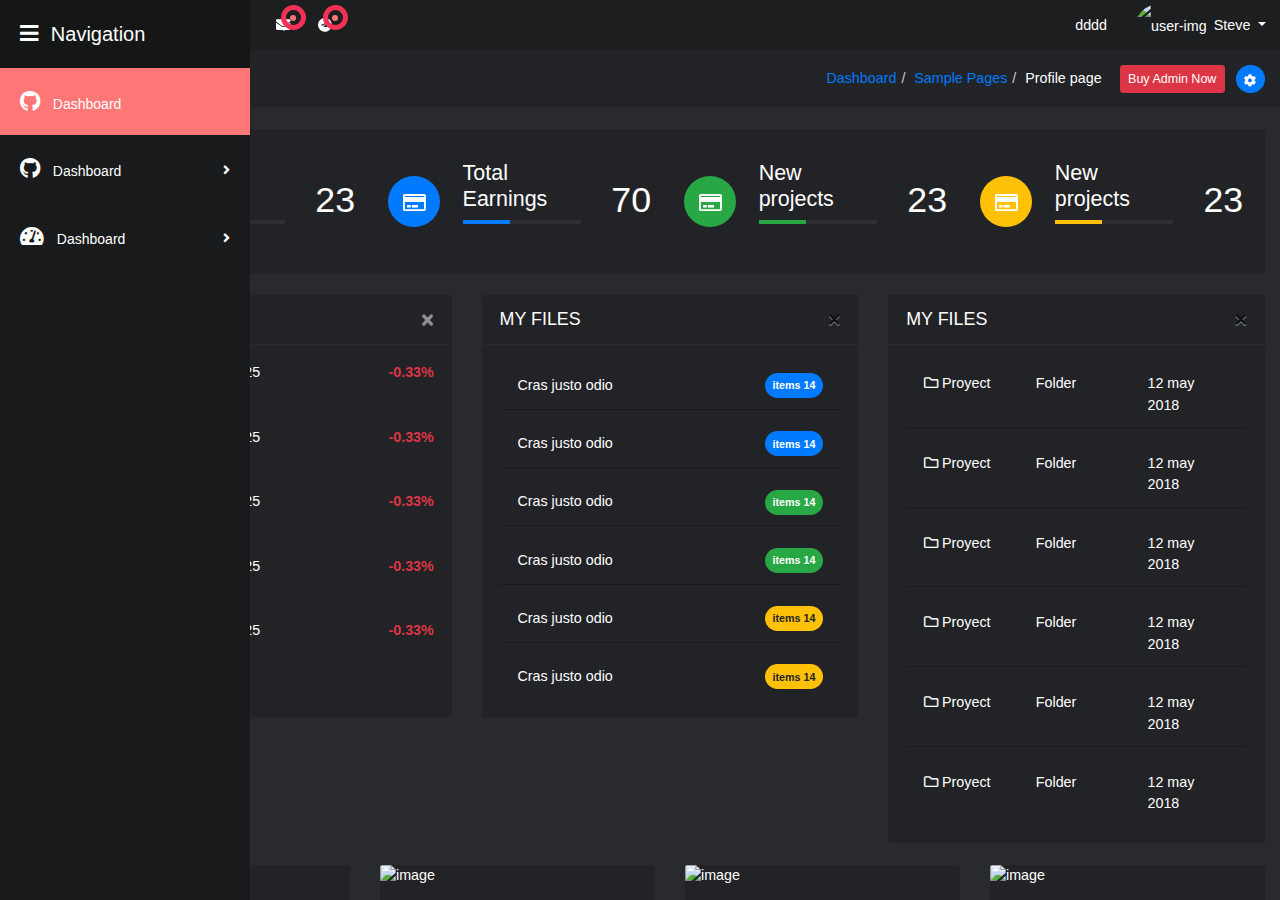
==== commit 815776e8: "Merge branch 'master' of https://github.com/JhoanSteve/dashboard" ====
--- a/index.html
+++ b/index.html
@@ -8,6 +8,7 @@
 	<!-- https://use.fontawesome.com/releases/v5.3.1/css/all.css!-->
 	<link rel="stylesheet" href="https://use.fontawesome.com/releases/v5.3.1/css/all.css" >
 	<link rel="stylesheet" href='./bootstrap-mix.css'/>
+	<link rel="stylesheet" href='./bootstrap-mix-skin-dark.css'/>
 	<link rel="stylesheet" href='./google-mix.css'/>
 
 <!--
@@ -23,145 +24,176 @@
 
 
 </head>
-<body class="skin-blue">
-	<section class="navbar navbar-expand-sm navbar-dark bg-blue  fixed-top navbar-mix">
-      <a class="navbar-brand pr-4" href="#">Bootstrap mix</a>
-      <button class="navbar-toggler" type="button" data-toggle="collapse" data-target="#navbarsExample03" aria-controls="navbarsExample03" aria-expanded="false" aria-label="Toggle navigation">
-        <span class="navbar-toggler-icon"></span>
-      </button>
-      <div class="collapse navbar-collapse" id="navbarsExample03">
-        <ul class="navbar-nav mr-auto">
-          <li class="nav-item active">
-            <a class="nav-link" href="/dashboard/index.html">dashboard <span class="sr-only">(current)</span></a>
-          </li>
-          <li class="nav-item">
-            <a class="nav-link" href="#">Link</a>
-          </li>
-
-					<li class="nav-item dropdown mix">
-							<a class="nav-link dropdown-toggle waves-effect waves-light" id="dropdown05" data-toggle="dropdown" aria-haspopup="true" aria-expanded="false">
-								<i class="fas fa-envelope"></i>
-								<div class="notify"> <span class="heartbit"></span> <span class="point"></span> </div>
-							</a>
-							<ul class="dropdown-menu mailbox animated bounceInDown" aria-labelledby="dropdown05">
-									<li>
-											<div class="drop-title">You have 4 new messages</div>
-									</li>
-									<li>
-											<div class="message-center text-min-5">
-													<a href="#" class="text-inherit">
-															<div class="user-img"> <img src="http://www.ampleadmin.wrappixel.com/ampleadmin-html/plugins/images/users/pawandeep.jpg" alt="user" class="img-circle"> <span class="profile-status online pull-right"></span> </div>
-															<div class="mail-contnet">
-																	<h5>Pavan kumar</h5> <span class="mail-desc">Just see the my admin!</span> <span class="time">9:30 AM</span> </div>
-													</a>
-													<a href="#" class="text-inherit">
-															<div class="user-img"> <img src="http://www.ampleadmin.wrappixel.com/ampleadmin-html/plugins/images/users/sonu.jpg" alt="user" class="img-circle"> <span class="profile-status busy pull-right"></span> </div>
-															<div class="mail-contnet">
-																	<h5>Sonu Nigam</h5> <span class="mail-desc">I've sung a song! See you at</span> <span class="time">9:10 AM</span> </div>
-													</a>
-													<a href="#" class="text-inherit">
-															<div class="user-img"> <img src="http://www.ampleadmin.wrappixel.com/ampleadmin-html/plugins/images/users/arijit.jpg" alt="user" class="img-circle"> <span class="profile-status away pull-right"></span> </div>
-															<div class="mail-contnet">
-																	<h5>Arijit Sinh</h5> <span class="mail-desc">I am a singer!</span> <span class="time">9:08 AM</span> </div>
-													</a>
-													<a href="#" class="text-inherit">
-															<div class="user-img"> <img src="http://www.ampleadmin.wrappixel.com/ampleadmin-html/plugins/images/users/pawandeep.jpg" alt="user" class="img-circle"> <span class="profile-status offline pull-right"></span> </div>
-															<div class="mail-contnet">
-																	<h5>Pavan kumar</h5> <span class="mail-desc">Just see the my admin!</span> <span class="time">9:02 AM</span> </div>
-													</a>
-											</div>
-									</li>
-									<li>
-											<a class="text-center text-inherit" href="javascript:void(0);"> <strong>See all notifications</strong> <i class="fa fa-angle-right"></i> </a>
-									</li>
-							</ul>
-							<!-- /.dropdown-messages -->
+<body class="skin skin-dark">
+	<section class="navbar navbar-mix navbar-top bg-primary bg-auto">
+		<div class="top-left-part nav-link line-50">
+				Bootstrap
+		</div>
+		<ul>
+			<li>
+				<a href="#" class="nav-link">aaa</a>
+			</li>
+			<li class="nav-item dropdown mix">
+					<a class="nav-link dropdown-toggle waves-effect waves-light" id="dropdown05" data-toggle="dropdown" aria-haspopup="true" aria-expanded="false">
+						<i class="fas fa-envelope"></i>
+						<div class="notify"> <span class="heartbit"></span> <span class="point"></span> </div>
+					</a>
+					<ul class="dropdown-menu mailbox animated bounceInDown" aria-labelledby="dropdown05">
+							<li>
+									<div class="drop-title">You have 4 new messages</div>
+							</li>
+							<li>
+									<div class="message-center text-min-5">
+											<a href="#" class="text-inherit">
+													<div class="user-img"> <img src="http://www.ampleadmin.wrappixel.com/ampleadmin-html/plugins/images/users/pawandeep.jpg" alt="user" class="img-circle"> <span class="profile-status online pull-right"></span> </div>
+													<div class="mail-contnet">
+															<h5>Pavan kumar</h5> <span class="mail-desc">Just see the my admin!</span> <span class="time">9:30 AM</span> </div>
+											</a>
+											<a href="#" class="text-inherit">
+													<div class="user-img"> <img src="http://www.ampleadmin.wrappixel.com/ampleadmin-html/plugins/images/users/sonu.jpg" alt="user" class="img-circle"> <span class="profile-status busy pull-right"></span> </div>
+													<div class="mail-contnet">
+															<h5>Sonu Nigam</h5> <span class="mail-desc">I've sung a song! See you at</span> <span class="time">9:10 AM</span> </div>
+											</a>
+											<a href="#" class="text-inherit">
+													<div class="user-img"> <img src="http://www.ampleadmin.wrappixel.com/ampleadmin-html/plugins/images/users/arijit.jpg" alt="user" class="img-circle"> <span class="profile-status away pull-right"></span> </div>
+													<div class="mail-contnet">
+															<h5>Arijit Sinh</h5> <span class="mail-desc">I am a singer!</span> <span class="time">9:08 AM</span> </div>
+											</a>
+											<a href="#" class="text-inherit">
+													<div class="user-img"> <img src="http://www.ampleadmin.wrappixel.com/ampleadmin-html/plugins/images/users/pawandeep.jpg" alt="user" class="img-circle"> <span class="profile-status offline pull-right"></span> </div>
+													<div class="mail-contnet">
+															<h5>Pavan kumar</h5> <span class="mail-desc">Just see the my admin!</span> <span class="time">9:02 AM</span> </div>
+											</a>
+									</div>
+							</li>
+							<li>
+									<a class="text-center text-inherit" href="javascript:void(0);"> <strong>See all notifications</strong> <i class="fa fa-angle-right"></i> </a>
+							</li>
+					</ul>
+					<!-- /.dropdown-messages -->
+			</li>
+			<li class="nav-item dropdown mix">
+					<a class="nav-link dropdown-toggle waves-effect waves-light" data-toggle="dropdown" href="#">
+						<i class="fab fa-telegram"></i>
+							<div class="notify"><span class="heartbit"></span><span class="point"></span></div>
+					</a>
+					<ul class="dropdown-menu dropdown-tasks animated slideInUp">
+							<li>
+									<a href="#">
+											<div>
+													<p> <strong>Task 1</strong> <span class="pull-right text-muted">40% Complete</span> </p>
+													<div class="progress progress-striped active">
+															<div class="progress-bar progress-bar-success" role="progressbar" aria-valuenow="40" aria-valuemin="0" aria-valuemax="100" style="width: 40%"> <span class="sr-only">40% Complete (success)</span> </div>
+													</div>
+											</div>
+									</a>
+							</li>
+							<li class="divider"></li>
+							<li>
+									<a href="#">
+											<div>
+													<p> <strong>Task 2</strong> <span class="pull-right text-muted">20% Complete</span> </p>
+													<div class="progress progress-striped active">
+															<div class="progress-bar progress-bar-info" role="progressbar" aria-valuenow="20" aria-valuemin="0" aria-valuemax="100" style="width: 20%"> <span class="sr-only">20% Complete</span> </div>
+													</div>
+											</div>
+									</a>
+							</li>
+							<li class="divider"></li>
+							<li>
+									<a href="#">
+											<div>
+													<p> <strong>Task 3</strong> <span class="pull-right text-muted">60% Complete</span> </p>
+													<div class="progress progress-striped active">
+															<div class="progress-bar progress-bar-warning" role="progressbar" aria-valuenow="60" aria-valuemin="0" aria-valuemax="100" style="width: 60%"> <span class="sr-only">60% Complete (warning)</span> </div>
+													</div>
+											</div>
+									</a>
+							</li>
+							<li class="divider"></li>
+							<li>
+									<a href="#">
+											<div>
+													<p> <strong>Task 4</strong> <span class="pull-right text-muted">80% Complete</span> </p>
+													<div class="progress progress-striped active">
+															<div class="progress-bar progress-bar-danger" role="progressbar" aria-valuenow="80" aria-valuemin="0" aria-valuemax="100" style="width: 80%"> <span class="sr-only">80% Complete (danger)</span> </div>
+													</div>
+											</div>
+									</a>
+							</li>
+							<li class="divider"></li>
+							<li>
+									<a class="text-center" href="#"> <strong>See All Tasks</strong> <i class="fa fa-angle-right"></i> </a>
+							</li>
+					</ul>
+			</li>
+		</ul>
+		<ul class="navbar-right">
+			<li class="nav-link line-50">dddd</li>
+			<li class="dropdown open ">
+												<a class="nav-link dropdown-toggle profile-pic" data-toggle="dropdown" href="#" aria-expanded="true"> <img src="http://www.ampleadmin.wrappixel.com/ampleadmin-html/plugins/images/users/varun.jpg" alt="user-img" width="36" class="img-circle mr-2"><b class="hidden-xs">Steve</b><span class="caret"></span> </a>
+												<ul class="dropdown-menu dropdown-user animated flipInY ">
+														<li>
+																<div class="dw-user-box d-flex p-3">
+																		<div class="user-img mr-3"><img src="http://www.ampleadmin.wrappixel.com/ampleadmin-html/plugins/images/users/varun.jpg" alt="user" width="100"></div>
+																		<div class="mail-contnet">
+																				<h4>Steve Jhoan</h4>
+																				<p class="text-muted">varun@gmail.com</p><a href="profile.html" class="btn btn-rounded btn-danger btn-sm btn-round">View Profile</a></div>
+																</div>
+														</li>
+														<li role="separator" class="divider"></li>
+														<li><a href="#" class="text-inherit"><i class="ti-user"></i> My Profile</a></li>
+														<li><a href="#" class="text-inherit"><i class="ti-wallet"></i> My Balance</a></li>
+														<li><a href="#" class="text-inherit"><i class="ti-email"></i> Inbox</a></li>
+														<li role="separator" class="divider"></li>
+														<li><a href="#" class="text-inherit"><i class="ti-settings"></i> Account Setting</a></li>
+														<li role="separator" class="divider"></li>
+														<li><a href="#" class="text-inherit"><i class="fa fa-power-off"></i> Logout</a></li>
+												</ul>
+												<!-- /.dropdown-user -->
+										</li>
+		</ul>
+	</section>
+	<section class="navbar-vertical bg-auto">
+				<div class="hamburger">
+
+				</div>
+				<ul>
+					<li>
+						<a href="index.html" class="menu-bars">
+							<i class="fas fa-bars icon" ></i>
+							<span class="hide-menu"> Navigation
+							</span>
+						</a>
 					</li>
-
-					<li class="nav-item dropdown mix">
-							<a class="nav-link dropdown-toggle waves-effect waves-light" data-toggle="dropdown" href="#">
-								<i class="fab fa-telegram"></i>
-									<div class="notify"><span class="heartbit"></span><span class="point"></span></div>
-							</a>
-							<ul class="dropdown-menu dropdown-tasks animated slideInUp">
-									<li>
-											<a href="#">
-													<div>
-															<p> <strong>Task 1</strong> <span class="pull-right text-muted">40% Complete</span> </p>
-															<div class="progress progress-striped active">
-																	<div class="progress-bar progress-bar-success" role="progressbar" aria-valuenow="40" aria-valuemin="0" aria-valuemax="100" style="width: 40%"> <span class="sr-only">40% Complete (success)</span> </div>
-															</div>
-													</div>
-											</a>
-									</li>
-									<li class="divider"></li>
-									<li>
-											<a href="#">
-													<div>
-															<p> <strong>Task 2</strong> <span class="pull-right text-muted">20% Complete</span> </p>
-															<div class="progress progress-striped active">
-																	<div class="progress-bar progress-bar-info" role="progressbar" aria-valuenow="20" aria-valuemin="0" aria-valuemax="100" style="width: 20%"> <span class="sr-only">20% Complete</span> </div>
-															</div>
-													</div>
-											</a>
-									</li>
-									<li class="divider"></li>
-									<li>
-											<a href="#">
-													<div>
-															<p> <strong>Task 3</strong> <span class="pull-right text-muted">60% Complete</span> </p>
-															<div class="progress progress-striped active">
-																	<div class="progress-bar progress-bar-warning" role="progressbar" aria-valuenow="60" aria-valuemin="0" aria-valuemax="100" style="width: 60%"> <span class="sr-only">60% Complete (warning)</span> </div>
-															</div>
-													</div>
-											</a>
-									</li>
-									<li class="divider"></li>
-									<li>
-											<a href="#">
-													<div>
-															<p> <strong>Task 4</strong> <span class="pull-right text-muted">80% Complete</span> </p>
-															<div class="progress progress-striped active">
-																	<div class="progress-bar progress-bar-danger" role="progressbar" aria-valuenow="80" aria-valuemin="0" aria-valuemax="100" style="width: 80%"> <span class="sr-only">80% Complete (danger)</span> </div>
-															</div>
-													</div>
-											</a>
-									</li>
-									<li class="divider"></li>
-									<li>
-											<a class="text-center" href="#"> <strong>See All Tasks</strong> <i class="fa fa-angle-right"></i> </a>
-									</li>
-							</ul>
+					<li>
+						<a href="index.html" class=" active">
+							<i class="fab fa-github icon" ></i>
+							<span class="hide-menu"> Dashboard
+							</span>
+						</a>
 					</li>
-
-					<li class="nav-item dropdown mix">
-            <a class="nav-link dropdown-toggle" href="https://example.com" id="dropdown05" data-toggle="dropdown" aria-haspopup="true" aria-expanded="false">Dropdown</a>
-            <div class="dropdown-menu" aria-labelledby="dropdown05">
-              <a class="dropdown-item" href="#">Action</a>
-              <a class="dropdown-item" href="#">Another action</a>
-              <a class="dropdown-item" href="#">Something else here</a>
-            </div>
-          </li>
-        </ul>
-        <form class="form-inline my-2 my-md-0">
-          <input class="form-control" type="text" placeholder="Search">
-        </form>
-      </div>
-  </section>
-
-
-	 <section class="navbar-left-2 ">
-		 <nav class="nav flex-column  text-center">
-			 <a class="nav-link " href="#"><i class="fab fa-gitlab"></i></a>
-			 <a class="nav-link" href="#"><i class="fa  fa-home"></i></a>
-			 <a class="nav-link" href="#"><i class="fa  fa-building"></i></a>
-			 <a class="nav-link" href="#"><i class="fa  fa-laptop"></i></a>
-			 <a class="nav-link" href="#"><i class="fa  fa-book"></i></a>
-		 </nav>
-	 </section>
+					<li>
+						<a href="index.html">
+							<i class="fab fa-github icon" ></i>
+							<span class="hide-menu"> Dashboard
+								<span class="arrow fas fa-angle-right"></span>
+							</span>
+						</a>
+					</li>
+					<li>
+						<a href="index.html">
+							<i class="fas fa-tachometer-alt icon" ></i>
+							<span class="hide-menu"> Dashboard
+								<span class="arrow fas fa-angle-right"></span>
+
+							</span>
+						</a>
+					</li>
+				</ul>
+	</section>
 
  <section class="container-fluid container-mix scroll scroll-1  container-top  ">
-
 	<div class="row bg-card pt-2 pb-2">
 		<div class="col">
 			<div class="d-inline-block mr-2 pt-3 strong">DASHBOARD 1</div>
